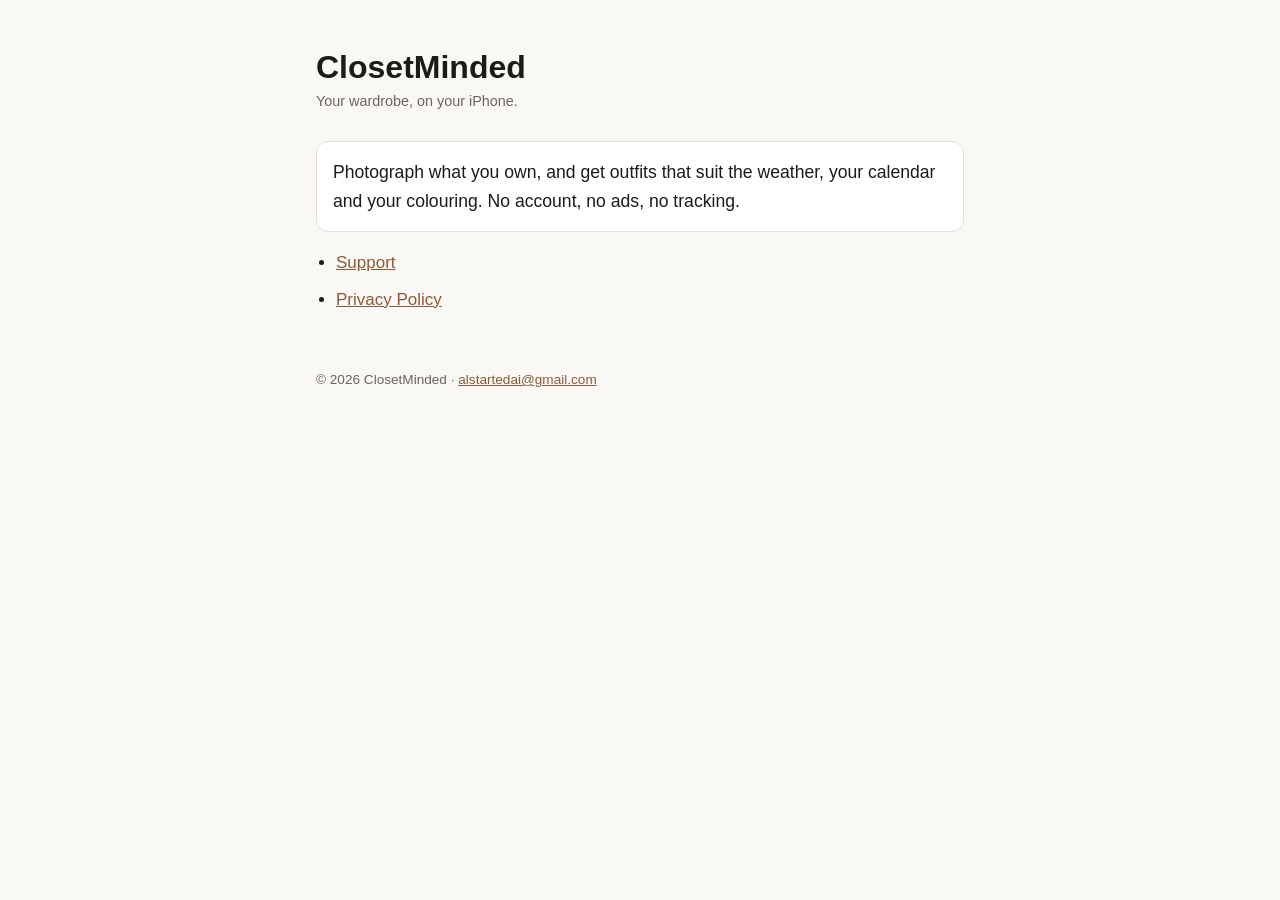
==== index.html @ dc3e7534 "Privacy policy and support pages for the App Store listing Co-Authored-By: Claude Opus 5.5 <noreply@" ====
<!doctype html>
<html lang="en">
<head>
<meta charset="utf-8">
<meta name="viewport" content="width=device-width, initial-scale=1">
<title>ClosetMinded</title>
<link rel="stylesheet" href="style.css">
</head>
<body>
<main>
<h1>ClosetMinded</h1>
<p class="meta">Your wardrobe, on your iPhone.</p>
<p class="lead">Photograph what you own, and get outfits that suit the weather, your calendar and your colouring. No account, no ads, no tracking.</p>
<ul>
  <li><a href="support.html">Support</a></li>
  <li><a href="privacy.html">Privacy Policy</a></li>
</ul>
<footer>© 2026 ClosetMinded · <a href="mailto:alstartedai@gmail.com">alstartedai@gmail.com</a></footer>
</main>
</body>
</html>
---- style.css ----
:root {
  --bg: #faf8f5;
  --text: #1d1b19;
  --muted: #6b645c;
  --rule: #e4ded6;
  --accent: #8a5a3c;
  --card: #ffffff;
}
@media (prefers-color-scheme: dark) {
  :root {
    --bg: #161412;
    --text: #efebe6;
    --muted: #a39b91;
    --rule: #2f2b27;
    --accent: #d39a74;
    --card: #1f1c19;
  }
}
* { box-sizing: border-box; }
body {
  margin: 0;
  background: var(--bg);
  color: var(--text);
  font: 17px/1.6 -apple-system, BlinkMacSystemFont, "SF Pro Text", "Helvetica Neue", sans-serif;
}
main { max-width: 680px; margin: 0 auto; padding: 48px 16px 80px; }
h1 { font-size: 2rem; line-height: 1.2; margin: 0 0 4px; }
h2 { font-size: 1.15rem; margin: 40px 0 8px; padding-top: 16px; border-top: 1px solid var(--rule); }
p, li { margin: 0 0 10px; }
ul { padding-left: 20px; }
.meta { color: var(--muted); font-size: 0.9rem; margin-bottom: 28px; }
.lead { font-size: 1.1rem; padding: 16px; background: var(--card); border: 1px solid var(--rule); border-radius: 12px; }
table { width: 100%; border-collapse: collapse; font-size: 0.95rem; margin: 8px 0 12px; }
th, td { text-align: left; vertical-align: top; padding: 8px 8px 8px 0; border-bottom: 1px solid var(--rule); }
th { color: var(--muted); font-weight: 600; }
a { color: var(--accent); }
nav { font-size: 0.9rem; margin-bottom: 32px; }
nav a { margin-right: 16px; }
footer { color: var(--muted); font-size: 0.85rem; margin-top: 56px; }
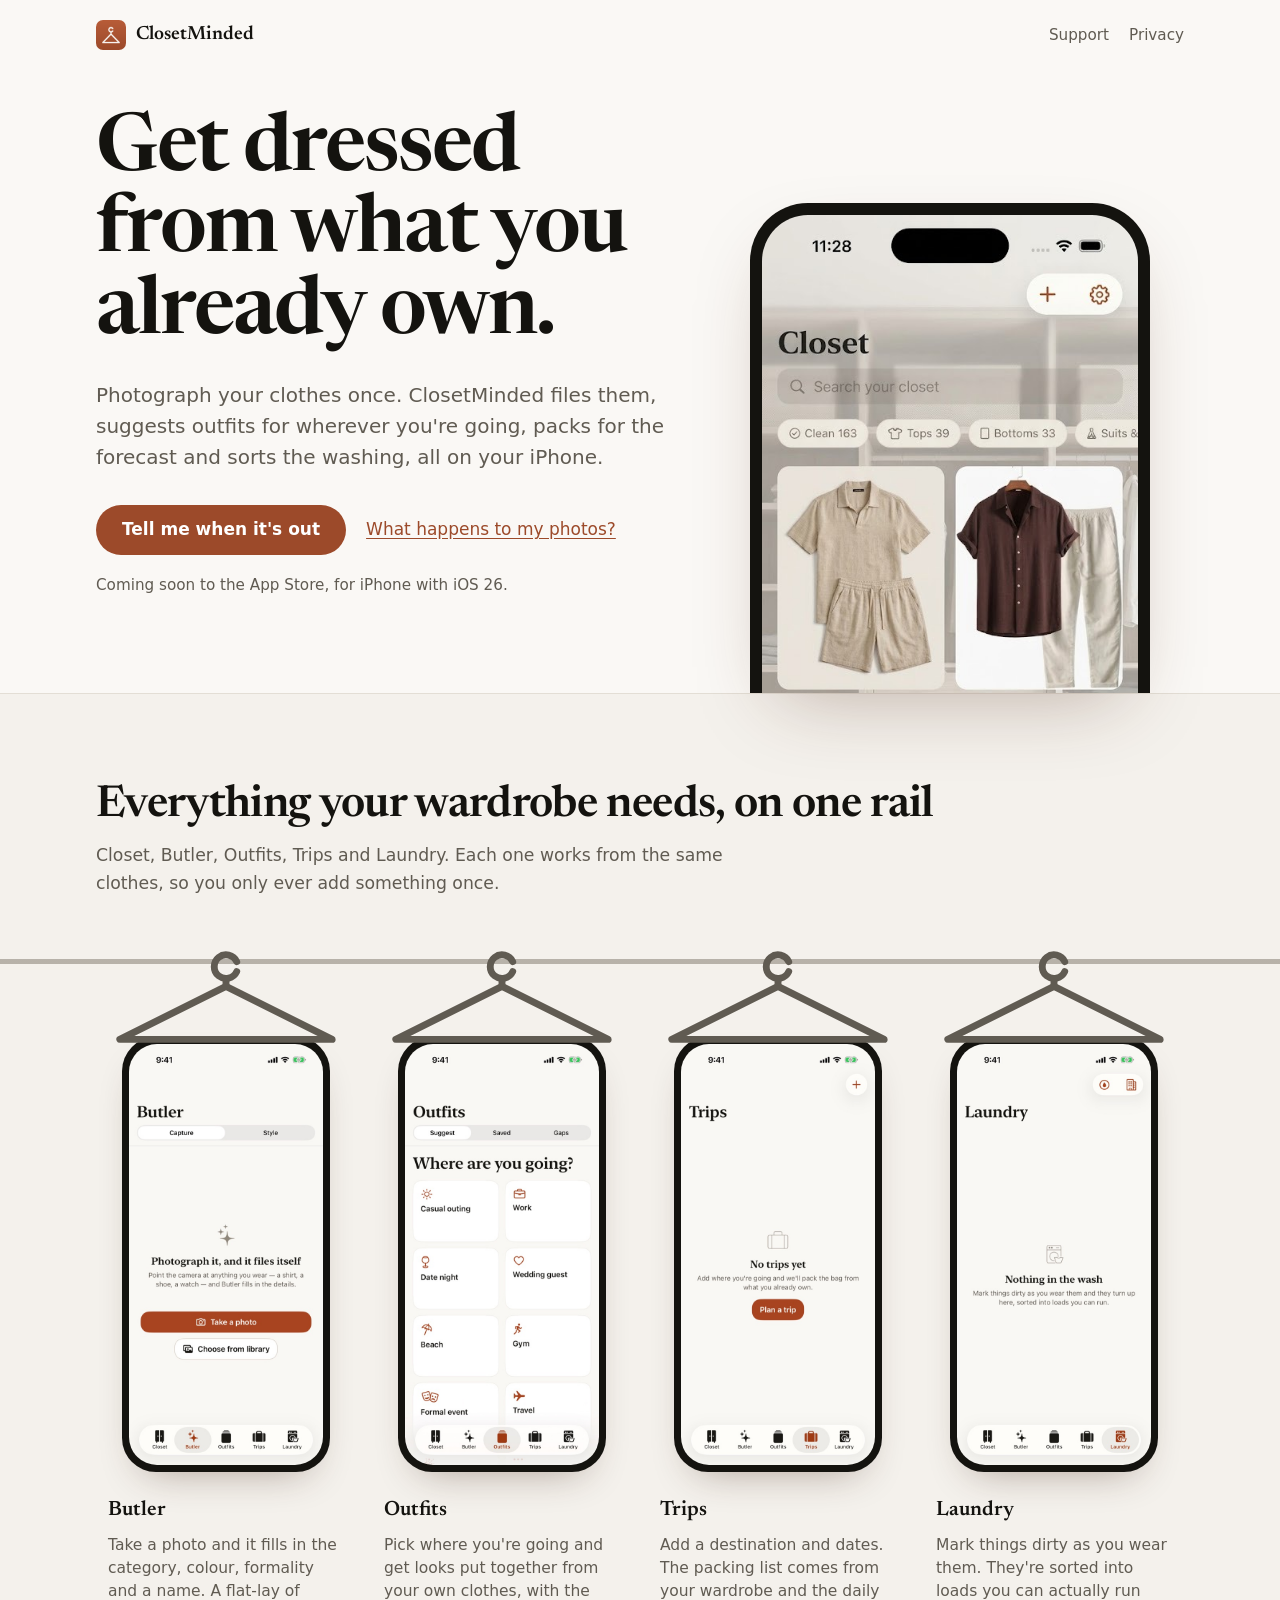
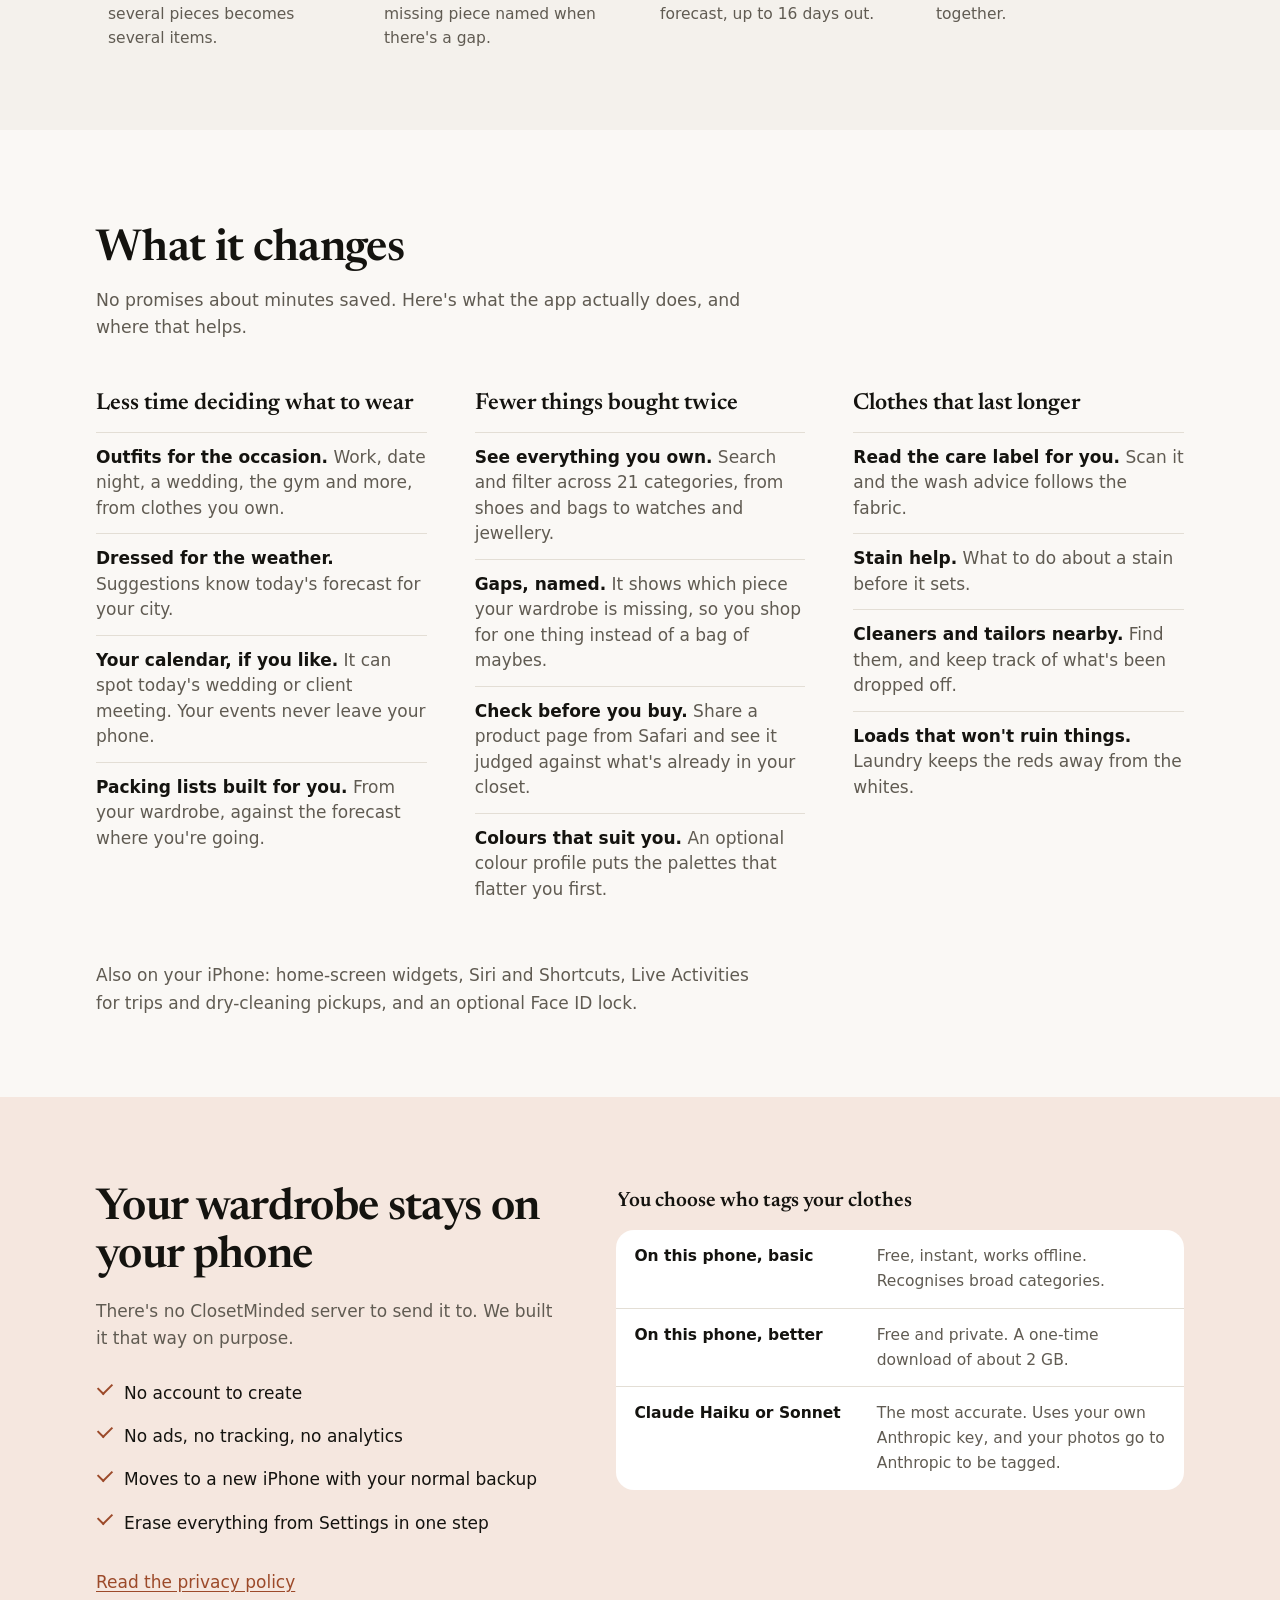
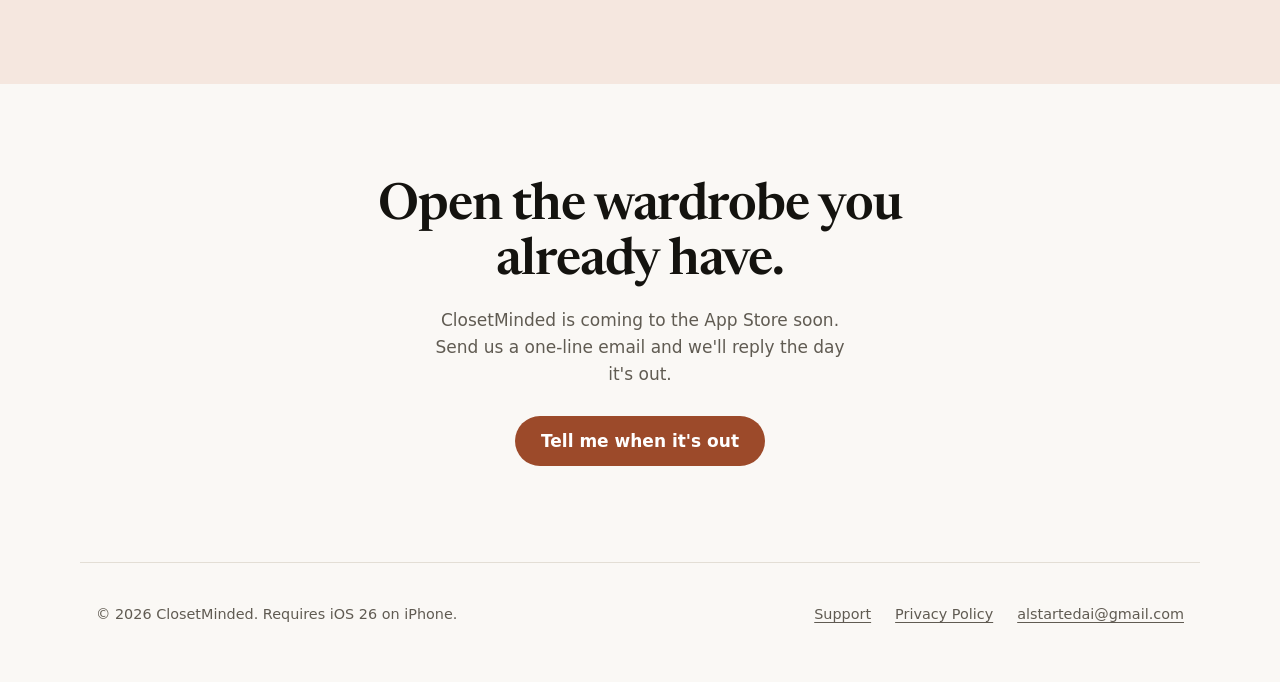
==== commit b906656e: "A homepage: the app's screens on its own hanger Co-Authored-By: Claude Opus 5.5 <noreply@anthropic.c" ====
--- a/index.html
+++ b/index.html
@@ -4,18 +4,167 @@
 <meta charset="utf-8">
 <meta name="viewport" content="width=device-width, initial-scale=1">
 <title>ClosetMinded</title>
+<meta name="description" content="Photograph your clothes once. ClosetMinded files them, suggests outfits from what you own, packs for the forecast and sorts the washing, all on your iPhone.">
+<meta name="theme-color" content="#faf8f5" media="(prefers-color-scheme: light)">
+<meta name="theme-color" content="#121110" media="(prefers-color-scheme: dark)">
+<meta property="og:title" content="ClosetMinded">
+<meta property="og:description" content="Get dressed from what you already own. A wardrobe app for iPhone that keeps everything on your phone.">
+<meta property="og:image" content="https://ajinkyalahade.github.io/ClosetMinded-iOS-Privacy/img/icon-180.png">
+<link rel="icon" type="image/png" sizes="32x32" href="img/icon-32.png">
+<link rel="apple-touch-icon" href="img/icon-180.png">
+<link rel="preconnect" href="https://fonts.googleapis.com">
+<link rel="preconnect" href="https://fonts.gstatic.com" crossorigin>
+<link rel="stylesheet" href="https://fonts.googleapis.com/css2?family=Newsreader:opsz,wght@6..72,600&display=swap">
 <link rel="stylesheet" href="style.css">
 </head>
 <body>
+
+<svg width="0" height="0" style="position:absolute" aria-hidden="true">
+  <!-- The hanger from the app icon: a C hook, a short stem, a triangle. -->
+  <symbol id="hanger" viewBox="0 0 240 100">
+    <g fill="none" stroke="currentColor" stroke-width="7" stroke-linecap="round" stroke-linejoin="round">
+      <path d="M130.9 16.9 A12 12 0 1 0 130.9 27.1"/>
+      <path d="M120 34 V42"/>
+      <path d="M120 42 L12 96 H228 Z"/>
+    </g>
+  </symbol>
+</svg>
+
+<header class="site-header">
+  <a class="wordmark" href="./"><img src="img/icon-180.png" alt="">ClosetMinded</a>
+  <nav aria-label="Site">
+    <a href="support.html">Support</a>
+    <a href="privacy.html">Privacy</a>
+  </nav>
+</header>
+
 <main>
-<h1>ClosetMinded</h1>
-<p class="meta">Your wardrobe, on your iPhone.</p>
-<p class="lead">Photograph what you own, and get outfits that suit the weather, your calendar and your colouring. No account, no ads, no tracking.</p>
-<ul>
-  <li><a href="support.html">Support</a></li>
-  <li><a href="privacy.html">Privacy Policy</a></li>
-</ul>
-<footer>© 2026 ClosetMinded · <a href="mailto:alstartedai@gmail.com">alstartedai@gmail.com</a></footer>
+
+  <section class="hero">
+    <div class="hero-copy">
+      <h1>Get dressed from what you already own.</h1>
+      <p class="hero-sub">Photograph your clothes once. ClosetMinded files them, suggests outfits for wherever you're going, packs for the forecast and sorts the washing, all on your iPhone.</p>
+      <div class="hero-actions">
+        <a class="button" href="mailto:alstartedai@gmail.com?subject=Tell%20me%20when%20ClosetMinded%20is%20out">Tell me when it's out</a>
+        <a href="#privacy">What happens to my photos?</a>
+      </div>
+      <p class="availability">Coming soon to the App Store, for iPhone with iOS 26.</p>
+    </div>
+    <div class="hero-phone">
+      <img src="img/closet.jpg" width="471" height="598" alt="The Closet tab: a search bar, filters for clean items, tops and bottoms, and a grid of clothing photos.">
+    </div>
+  </section>
+
+  <section class="rail-section" aria-labelledby="rail-title">
+    <div class="section-head">
+      <h2 id="rail-title">Everything your wardrobe needs, on one rail</h2>
+      <p>Closet, Butler, Outfits, Trips and Laundry. Each one works from the same clothes, so you only ever add something once.</p>
+    </div>
+    <ul class="rail">
+      <li class="rail-item">
+        <svg class="hanger" viewBox="0 0 240 100" aria-hidden="true"><use href="#hanger"/></svg>
+        <div class="rail-phone"><img src="img/butler.jpg" width="540" height="1174" loading="lazy" alt="Butler: Photograph it, and it files itself. Buttons to take a photo or choose from your library."></div>
+        <h3>Butler</h3>
+        <p>Take a photo and it fills in the category, colour, formality and a name. A flat-lay of several pieces becomes several items.</p>
+      </li>
+      <li class="rail-item">
+        <svg class="hanger" viewBox="0 0 240 100" aria-hidden="true"><use href="#hanger"/></svg>
+        <div class="rail-phone"><img src="img/outfits.jpg" width="540" height="1174" loading="lazy" alt="Outfits: Where are you going? Occasions including casual outing, work, date night, wedding guest, beach and gym."></div>
+        <h3>Outfits</h3>
+        <p>Pick where you're going and get looks put together from your own clothes, with the missing piece named when there's a gap.</p>
+      </li>
+      <li class="rail-item">
+        <svg class="hanger" viewBox="0 0 240 100" aria-hidden="true"><use href="#hanger"/></svg>
+        <div class="rail-phone"><img src="img/trips.jpg" width="540" height="1174" loading="lazy" alt="Trips: No trips yet. Add where you're going and we'll pack the bag from what you already own."></div>
+        <h3>Trips</h3>
+        <p>Add a destination and dates. The packing list comes from your wardrobe and the daily forecast, up to 16 days out.</p>
+      </li>
+      <li class="rail-item">
+        <svg class="hanger" viewBox="0 0 240 100" aria-hidden="true"><use href="#hanger"/></svg>
+        <div class="rail-phone"><img src="img/laundry.jpg" width="540" height="1174" loading="lazy" alt="Laundry: Nothing in the wash. Mark things dirty as you wear them and they turn up here, sorted into loads you can run."></div>
+        <h3>Laundry</h3>
+        <p>Mark things dirty as you wear them. They're sorted into loads you can actually run together.</p>
+      </li>
+    </ul>
+  </section>
+
+  <section class="benefits" aria-labelledby="benefits-title">
+    <div class="section-head" style="padding:0">
+      <h2 id="benefits-title">What it changes</h2>
+      <p>No promises about minutes saved. Here's what the app actually does, and where that helps.</p>
+    </div>
+    <div class="benefit-grid">
+      <div class="benefit">
+        <h3>Less time deciding what to wear</h3>
+        <ul>
+          <li><strong>Outfits for the occasion.</strong> Work, date night, a wedding, the gym and more, from clothes you own.</li>
+          <li><strong>Dressed for the weather.</strong> Suggestions know today's forecast for your city.</li>
+          <li><strong>Your calendar, if you like.</strong> It can spot today's wedding or client meeting. Your events never leave your phone.</li>
+          <li><strong>Packing lists built for you.</strong> From your wardrobe, against the forecast where you're going.</li>
+        </ul>
+      </div>
+      <div class="benefit">
+        <h3>Fewer things bought twice</h3>
+        <ul>
+          <li><strong>See everything you own.</strong> Search and filter across 21 categories, from shoes and bags to watches and jewellery.</li>
+          <li><strong>Gaps, named.</strong> It shows which piece your wardrobe is missing, so you shop for one thing instead of a bag of maybes.</li>
+          <li><strong>Check before you buy.</strong> Share a product page from Safari and see it judged against what's already in your closet.</li>
+          <li><strong>Colours that suit you.</strong> An optional colour profile puts the palettes that flatter you first.</li>
+        </ul>
+      </div>
+      <div class="benefit">
+        <h3>Clothes that last longer</h3>
+        <ul>
+          <li><strong>Read the care label for you.</strong> Scan it and the wash advice follows the fabric.</li>
+          <li><strong>Stain help.</strong> What to do about a stain before it sets.</li>
+          <li><strong>Cleaners and tailors nearby.</strong> Find them, and keep track of what's been dropped off.</li>
+          <li><strong>Loads that won't ruin things.</strong> Laundry keeps the reds away from the whites.</li>
+        </ul>
+      </div>
+    </div>
+    <p class="also">Also on your iPhone: home-screen widgets, Siri and Shortcuts, Live Activities for trips and dry-cleaning pickups, and an optional Face ID lock.</p>
+  </section>
+
+  <section class="privacy-band" id="privacy" aria-labelledby="privacy-title">
+    <div class="privacy-inner">
+      <div>
+        <h2 id="privacy-title">Your wardrobe stays on your phone</h2>
+        <p>There's no ClosetMinded server to send it to. We built it that way on purpose.</p>
+        <ul class="facts">
+          <li>No account to create</li>
+          <li>No ads, no tracking, no analytics</li>
+          <li>Moves to a new iPhone with your normal backup</li>
+          <li>Erase everything from Settings in one step</li>
+        </ul>
+        <a href="privacy.html">Read the privacy policy</a>
+      </div>
+      <div class="table-scroll">
+        <table class="taggers">
+          <caption>You choose who tags your clothes</caption>
+          <tr><th scope="row">On this phone, basic</th><td>Free, instant, works offline. Recognises broad categories.</td></tr>
+          <tr><th scope="row">On this phone, better</th><td>Free and private. A one-time download of about 2 GB.</td></tr>
+          <tr><th scope="row">Claude Haiku or Sonnet</th><td>The most accurate. Uses your own Anthropic key, and your photos go to Anthropic to be tagged.</td></tr>
+        </table>
+      </div>
+    </div>
+  </section>
+
+  <section class="closing">
+    <h2>Open the wardrobe you already have.</h2>
+    <p>ClosetMinded is coming to the App Store soon. Send us a one-line email and we'll reply the day it's out.</p>
+    <a class="button" href="mailto:alstartedai@gmail.com?subject=Tell%20me%20when%20ClosetMinded%20is%20out">Tell me when it's out</a>
+  </section>
+
 </main>
+
+<footer class="site-footer">
+  <span>© 2026 ClosetMinded. Requires iOS 26 on iPhone.</span>
+  <ul>
+    <li><a href="support.html">Support</a></li>
+    <li><a href="privacy.html">Privacy Policy</a></li>
+    <li><a href="mailto:alstartedai@gmail.com">alstartedai@gmail.com</a></li>
+  </ul>
+</footer>
+
 </body>
 </html>
--- a/style.css
+++ b/style.css
@@ -1,39 +1,300 @@
+/* ClosetMinded site. Tokens mirror CMDesignSystem/Tokens/CMColor.swift. */
+
 :root {
   --bg: #faf8f5;
-  --text: #1d1b19;
-  --muted: #6b645c;
-  --rule: #e4ded6;
-  --accent: #8a5a3c;
-  --card: #ffffff;
-}
+  --surface: #ffffff;
+  --sunken: #f2efea;
+  --canvas: #f4f1ec;
+  --ink: #14130f;
+  --ink-2: #605b52;
+  --ink-3: #8f887d;
+  --rule: #e3ded5;
+  --border: #d5cec3;
+  --accent: #9c4a2a;
+  --accent-subtle: #f5e7df;
+  --on-accent: #ffffff;
+  --bezel: #14130f;
+
+  --serif: ui-serif, "New York", "Newsreader", Georgia, serif;
+  --sans: -apple-system, BlinkMacSystemFont, "SF Pro Text", system-ui, "Segoe UI", Roboto, sans-serif;
+
+  --gutter: 16px;
+  --measure: 62ch;
+}
+
 @media (prefers-color-scheme: dark) {
-  :root {
-    --bg: #161412;
-    --text: #efebe6;
-    --muted: #a39b91;
-    --rule: #2f2b27;
-    --accent: #d39a74;
-    --card: #1f1c19;
+  :root:not([data-theme="light"]) {
+    --bg: #121110;
+    --surface: #1c1a19;
+    --sunken: #0c0b0b;
+    --canvas: #201e1d;
+    --ink: #f7f5f1;
+    --ink-2: #aca69c;
+    --ink-3: #77716a;
+    --rule: #322e2c;
+    --border: #413c39;
+    --accent: #e0855c;
+    --accent-subtle: #3a241a;
+    --on-accent: #1f0f08;
+    --bezel: #000000;
   }
 }
+
 * { box-sizing: border-box; }
+html { -webkit-text-size-adjust: 100%; }
 body {
   margin: 0;
   background: var(--bg);
-  color: var(--text);
-  font: 17px/1.6 -apple-system, BlinkMacSystemFont, "SF Pro Text", "Helvetica Neue", sans-serif;
-}
-main { max-width: 680px; margin: 0 auto; padding: 48px 16px 80px; }
-h1 { font-size: 2rem; line-height: 1.2; margin: 0 0 4px; }
-h2 { font-size: 1.15rem; margin: 40px 0 8px; padding-top: 16px; border-top: 1px solid var(--rule); }
-p, li { margin: 0 0 10px; }
-ul { padding-left: 20px; }
-.meta { color: var(--muted); font-size: 0.9rem; margin-bottom: 28px; }
-.lead { font-size: 1.1rem; padding: 16px; background: var(--card); border: 1px solid var(--rule); border-radius: 12px; }
-table { width: 100%; border-collapse: collapse; font-size: 0.95rem; margin: 8px 0 12px; }
-th, td { text-align: left; vertical-align: top; padding: 8px 8px 8px 0; border-bottom: 1px solid var(--rule); }
-th { color: var(--muted); font-weight: 600; }
-a { color: var(--accent); }
-nav { font-size: 0.9rem; margin-bottom: 32px; }
-nav a { margin-right: 16px; }
-footer { color: var(--muted); font-size: 0.85rem; margin-top: 56px; }
+  color: var(--ink);
+  font: 17px/1.6 var(--sans);
+  -webkit-font-smoothing: antialiased;
+}
+img { display: block; max-width: 100%; height: auto; }
+a { color: var(--accent); text-underline-offset: 0.18em; }
+a:focus-visible, button:focus-visible {
+  outline: 2px solid var(--accent);
+  outline-offset: 3px;
+  border-radius: 4px;
+}
+h1, h2, h3 { font-family: var(--serif); font-weight: 600; color: var(--ink); }
+
+/* ---------- Site header and footer, shared by every page ---------- */
+
+.site-header {
+  max-width: 1120px;
+  margin: 0 auto;
+  padding: 20px var(--gutter);
+  display: flex;
+  align-items: center;
+  justify-content: space-between;
+  gap: 16px;
+}
+.wordmark {
+  display: inline-flex;
+  align-items: center;
+  gap: 10px;
+  font-family: var(--serif);
+  font-weight: 600;
+  font-size: 1.2rem;
+  color: var(--ink);
+  text-decoration: none;
+}
+.wordmark img { width: 30px; height: 30px; border-radius: 7px; }
+.site-header nav { display: flex; gap: 20px; font-size: 0.95rem; }
+.site-header nav a { color: var(--ink-2); text-decoration: none; }
+.site-header nav a:hover { color: var(--ink); }
+
+.site-footer {
+  max-width: 1120px;
+  margin: 0 auto;
+  padding: 40px var(--gutter) 56px;
+  border-top: 1px solid var(--rule);
+  display: flex;
+  flex-wrap: wrap;
+  justify-content: space-between;
+  gap: 12px 32px;
+  color: var(--ink-2);
+  font-size: 0.9rem;
+}
+.site-footer ul { list-style: none; margin: 0; padding: 0; display: flex; flex-wrap: wrap; gap: 8px 24px; }
+.site-footer a { color: var(--ink-2); }
+
+/* ---------- Document pages: privacy, support ---------- */
+
+.doc { max-width: 680px; margin: 0 auto; padding: 24px var(--gutter) 64px; }
+.doc h1 { font-size: clamp(2rem, 5vw, 2.6rem); line-height: 1.15; margin: 0 0 4px; letter-spacing: -0.01em; }
+.doc h2 { font-size: 1.25rem; margin: 40px 0 8px; padding-top: 20px; border-top: 1px solid var(--rule); }
+.doc p, .doc li { margin: 0 0 10px; }
+.doc ul { padding-left: 20px; }
+.meta { color: var(--ink-2); font-size: 0.9rem; margin-bottom: 28px; }
+.lead { font-size: 1.08rem; padding: 18px 20px; background: var(--surface); border: 1px solid var(--rule); border-radius: 18px; }
+.doc table { width: 100%; border-collapse: collapse; font-size: 0.95rem; margin: 8px 0 12px; }
+.doc th, .doc td { text-align: left; vertical-align: top; padding: 9px 10px 9px 0; border-bottom: 1px solid var(--rule); }
+.doc th { color: var(--ink-2); font-weight: 600; }
+.table-scroll { overflow-x: auto; }
+
+/* ---------- Home ---------- */
+
+.hero {
+  max-width: 1120px;
+  margin: 0 auto;
+  padding: 40px var(--gutter) 0;
+  display: grid;
+  grid-template-columns: minmax(0, 1.1fr) minmax(0, 0.9fr);
+  gap: 48px;
+  align-items: end;
+}
+.hero-copy { padding-bottom: 96px; }
+.hero h1 {
+  font-size: clamp(2.7rem, 6.4vw, 5rem);
+  line-height: 1.02;
+  letter-spacing: -0.025em;
+  margin: 0 0 24px;
+  max-width: 12ch;
+}
+.hero-sub {
+  font-size: clamp(1.08rem, 1.6vw, 1.25rem);
+  line-height: 1.55;
+  color: var(--ink-2);
+  max-width: 34em;
+  margin: 0 0 32px;
+}
+.hero-actions { display: flex; flex-wrap: wrap; align-items: center; gap: 12px 20px; }
+.button {
+  display: inline-flex;
+  align-items: center;
+  min-height: 50px;
+  padding: 0 26px;
+  border-radius: 999px;
+  background: var(--accent);
+  color: var(--on-accent);
+  font-weight: 600;
+  text-decoration: none;
+}
+.button:hover { filter: brightness(1.06); }
+.availability { margin: 18px 0 0; color: var(--ink-2); font-size: 0.95rem; }
+
+.hero-phone {
+  justify-self: center;
+  width: min(100%, 400px);
+  background: var(--bezel);
+  padding: 12px 12px 0;
+  border-radius: 58px 58px 0 0;
+  box-shadow: 0 30px 80px -30px rgba(80, 40, 20, 0.35);
+}
+.hero-phone img { border-radius: 46px 46px 0 0; }
+
+.band { border-top: 1px solid var(--rule); }
+
+/* The rail: the app's screens on the hanger from its icon. */
+.rail-section { padding: 88px 0 72px; background: var(--canvas); border-top: 1px solid var(--rule); }
+.section-head { max-width: 1120px; margin: 0 auto; padding: 0 var(--gutter); }
+.section-head h2 { font-size: clamp(1.9rem, 3.6vw, 2.75rem); line-height: 1.1; letter-spacing: -0.015em; margin: 0 0 12px; }
+.section-head p { color: var(--ink-2); max-width: var(--measure); margin: 0; font-size: 1.08rem; }
+
+.rail {
+  --w: 236px;
+  --gap: 40px;
+  --bar: color-mix(in srgb, var(--ink-3) 60%, transparent);
+  position: relative;
+  list-style: none;
+  margin: 48px auto 0;
+  padding: 0 var(--gutter) 8px;
+  display: flex;
+  gap: var(--gap);
+  justify-content: center;
+  overflow-x: auto;
+  scroll-snap-type: x mandatory;
+  scrollbar-width: none;
+  /* The bar. A background rather than a child so the hangers can swing without
+     tilting it; `local` makes it run the full scrolled width on narrow screens. */
+  background: linear-gradient(var(--bar), var(--bar)) no-repeat;
+  background-size: 100% 5px;
+  background-position: 0 calc(var(--w) * 0.058);
+  background-attachment: local;
+}
+.rail::-webkit-scrollbar { display: none; }
+.rail-item {
+  position: relative;
+  flex: 0 0 var(--w);
+  scroll-snap-align: center;
+  transform-origin: 50% calc(var(--w) * 0.075);
+}
+.hanger { position: relative; display: block; width: 100%; height: auto; color: var(--ink-2); }
+.rail-phone {
+  width: 88%;
+  margin: -6px auto 0;
+  background: var(--bezel);
+  padding: 7px;
+  border-radius: 34px;
+  box-shadow: 0 18px 40px -22px rgba(60, 30, 15, 0.45);
+}
+.rail-phone img { border-radius: 28px; }
+.rail-item h3 { font-size: 1.3rem; margin: 22px 0 6px; }
+.rail-item p { margin: 0; color: var(--ink-2); font-size: 0.97rem; line-height: 1.5; }
+
+@media (prefers-reduced-motion: no-preference) {
+  .rail-item { animation: settle 1.9s cubic-bezier(.3, .7, .3, 1) both; }
+  .rail-item:nth-child(2) { animation-delay: .09s; }
+  .rail-item:nth-child(3) { animation-delay: .18s; }
+  .rail-item:nth-child(4) { animation-delay: .27s; }
+  @keyframes settle {
+    0%   { transform: rotate(4.5deg); }
+    30%  { transform: rotate(-2.6deg); }
+    55%  { transform: rotate(1.3deg); }
+    78%  { transform: rotate(-0.5deg); }
+    100% { transform: rotate(0); }
+  }
+}
+
+/* Benefits */
+.benefits { max-width: 1120px; margin: 0 auto; padding: 96px var(--gutter) 80px; }
+.benefit-grid {
+  display: grid;
+  grid-template-columns: repeat(3, minmax(0, 1fr));
+  gap: 48px;
+  margin-top: 48px;
+}
+.benefit h3 { font-size: 1.45rem; line-height: 1.2; margin: 0 0 14px; }
+.benefit ul { list-style: none; margin: 0; padding: 0; }
+.benefit li { padding: 12px 0; border-top: 1px solid var(--rule); color: var(--ink-2); line-height: 1.5; }
+.benefit li strong { color: var(--ink); font-weight: 600; }
+.also { margin: 48px 0 0; color: var(--ink-2); max-width: var(--measure); }
+
+/* Privacy */
+.privacy-band { background: var(--accent-subtle); }
+.privacy-inner {
+  max-width: 1120px;
+  margin: 0 auto;
+  padding: 88px var(--gutter);
+  display: grid;
+  grid-template-columns: minmax(0, 0.9fr) minmax(0, 1.1fr);
+  gap: 56px;
+}
+.privacy-inner h2 { font-size: clamp(1.9rem, 3.6vw, 2.75rem); line-height: 1.1; letter-spacing: -0.015em; margin: 0 0 16px; }
+.privacy-inner > div > p { color: var(--ink-2); margin: 0 0 20px; }
+.facts { list-style: none; margin: 0 0 24px; padding: 0; }
+.facts li { padding: 8px 0 8px 28px; position: relative; }
+.facts li::before {
+  content: "";
+  position: absolute;
+  left: 2px;
+  top: 0.95em;
+  width: 12px;
+  height: 7px;
+  border-left: 2px solid var(--accent);
+  border-bottom: 2px solid var(--accent);
+  transform: translateY(-60%) rotate(-45deg);
+}
+.taggers { width: 100%; border-collapse: collapse; background: var(--surface); border-radius: 18px; overflow: hidden; font-size: 0.97rem; }
+.taggers caption { text-align: left; font-family: var(--serif); font-weight: 600; font-size: 1.3rem; padding: 0 0 12px; color: var(--ink); }
+.taggers th, .taggers td { text-align: left; vertical-align: top; padding: 14px 18px; border-bottom: 1px solid var(--rule); }
+.taggers tr:last-child th, .taggers tr:last-child td { border-bottom: 0; }
+.taggers th { font-weight: 600; white-space: nowrap; }
+.taggers td { color: var(--ink-2); }
+
+/* Closing */
+.closing { max-width: 1120px; margin: 0 auto; padding: 96px var(--gutter); text-align: center; }
+.closing h2 { font-size: clamp(2rem, 4.4vw, 3.2rem); line-height: 1.08; letter-spacing: -0.02em; margin: 0 auto 16px; max-width: 18ch; }
+.closing p { color: var(--ink-2); margin: 0 auto 28px; max-width: 40ch; }
+
+/* ---------- Narrow screens ---------- */
+
+@media (max-width: 1040px) {
+  .rail { justify-content: flex-start; }
+}
+@media (max-width: 860px) {
+  .hero { grid-template-columns: 1fr; gap: 40px; padding-top: 24px; }
+  .hero-copy { padding-bottom: 0; }
+  .hero-phone { width: min(86%, 360px); }
+  .benefit-grid { grid-template-columns: 1fr; gap: 40px; }
+  .privacy-inner { grid-template-columns: 1fr; gap: 40px; padding: 64px var(--gutter); }
+  .rail { --w: 210px; --gap: 28px; }
+}
+@media (max-width: 480px) {
+  .site-header nav { gap: 14px; }
+  .taggers tr { display: block; padding: 14px 16px; border-bottom: 1px solid var(--rule); }
+  .taggers tr:last-child { border-bottom: 0; }
+  .taggers th, .taggers td { display: block; padding: 0; border: 0; white-space: normal; }
+  .taggers th { margin-bottom: 4px; }
+}
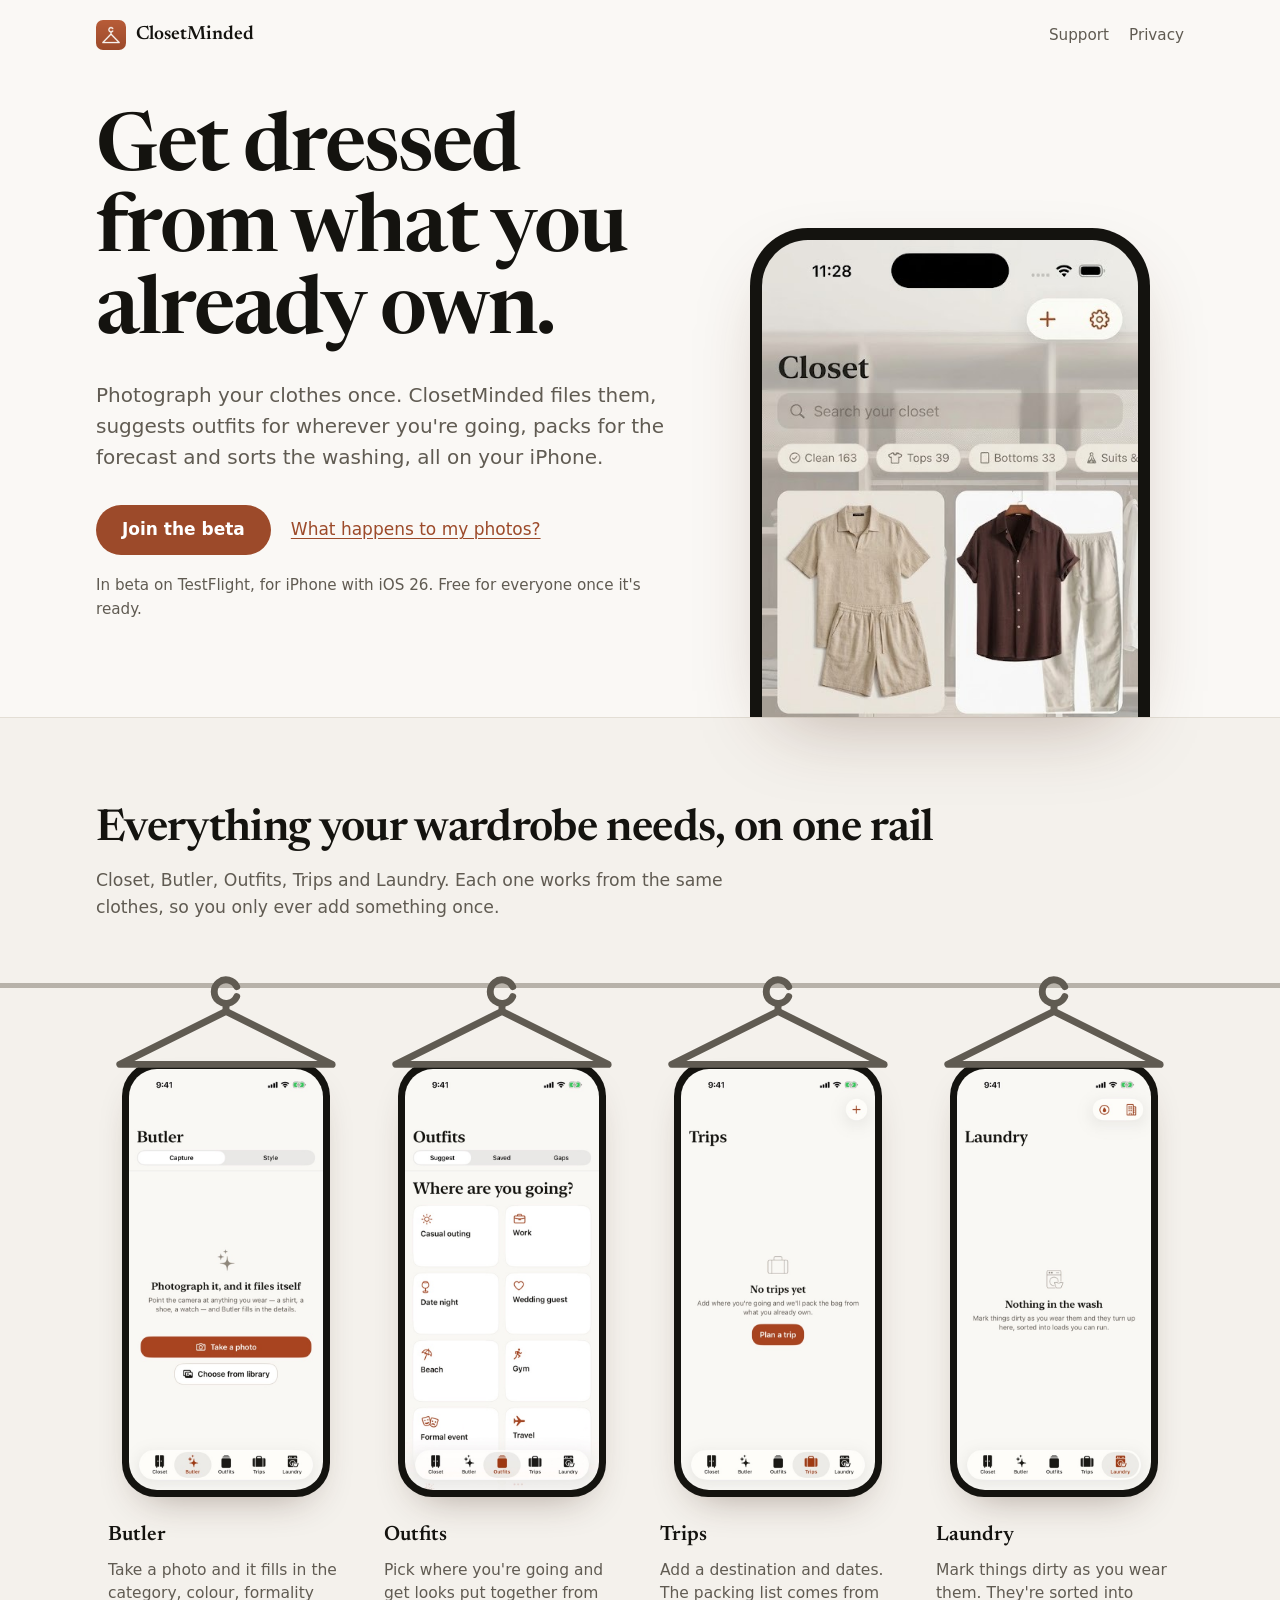
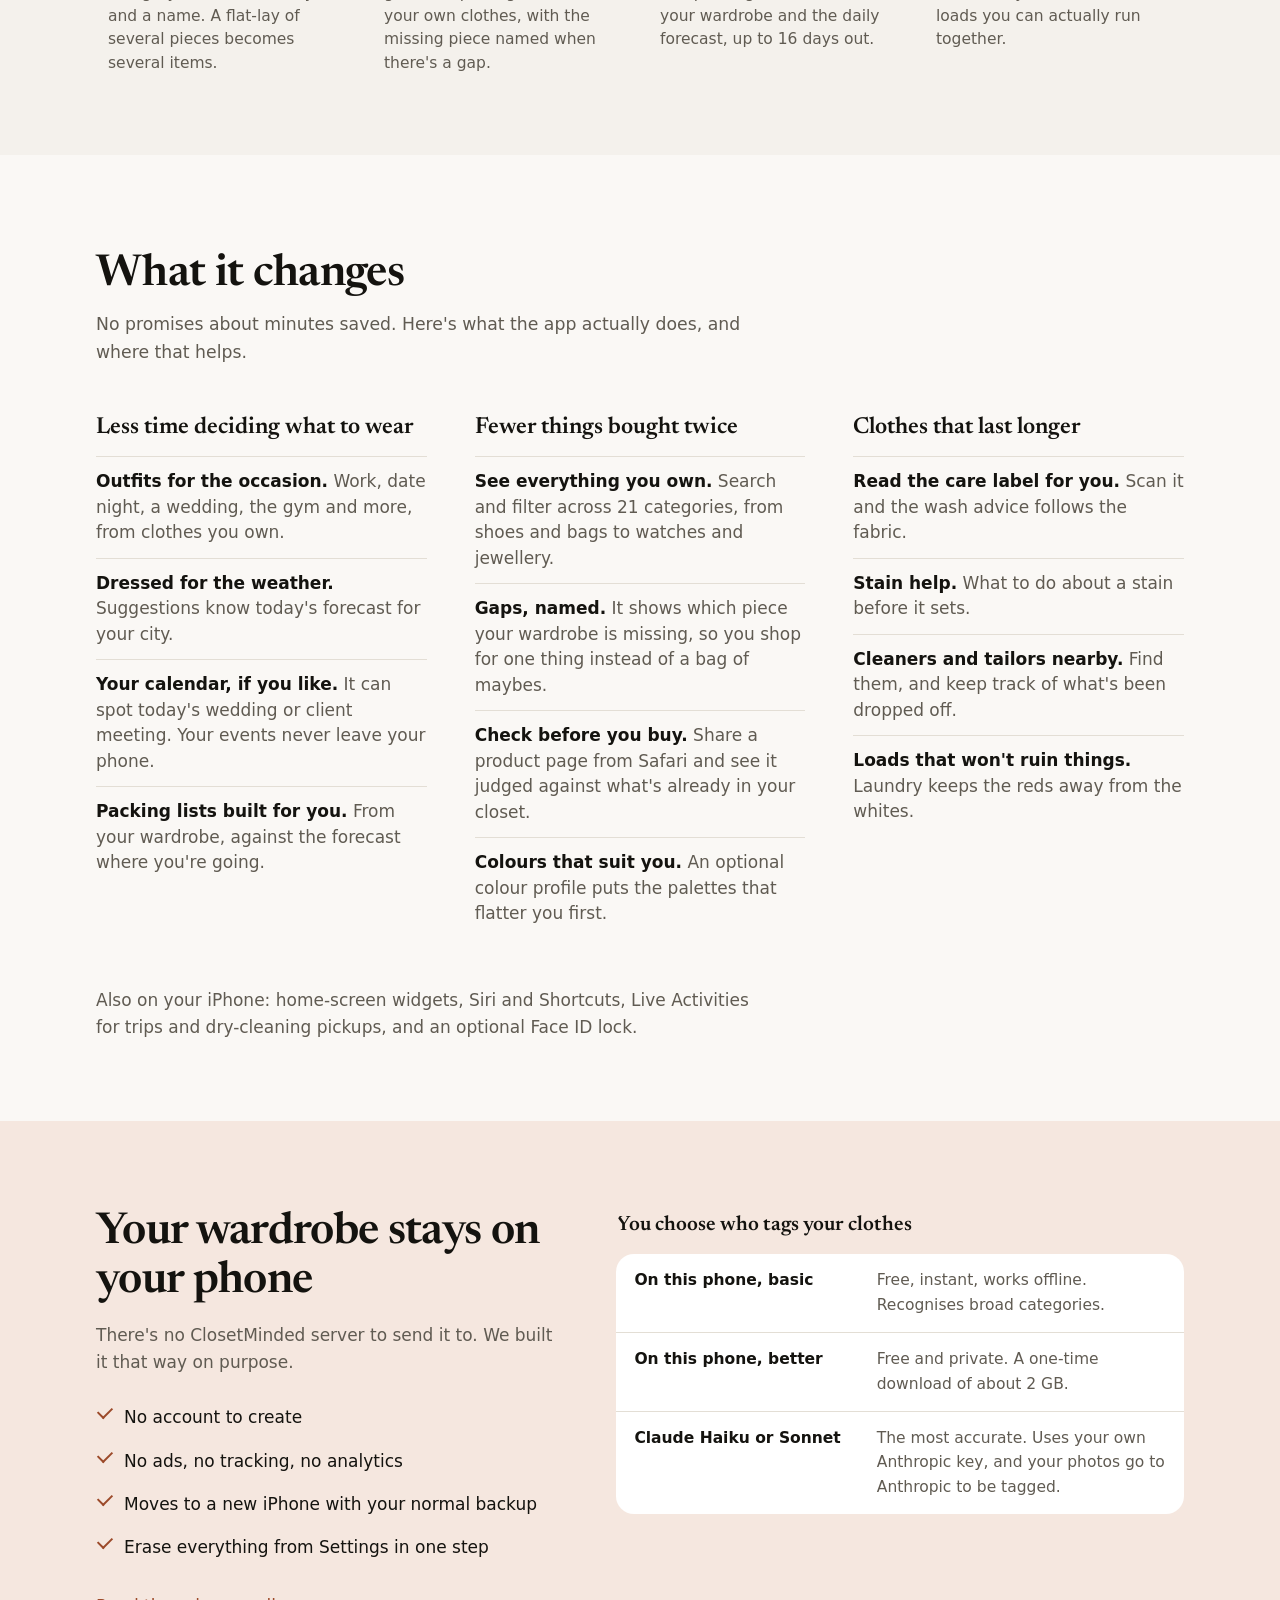
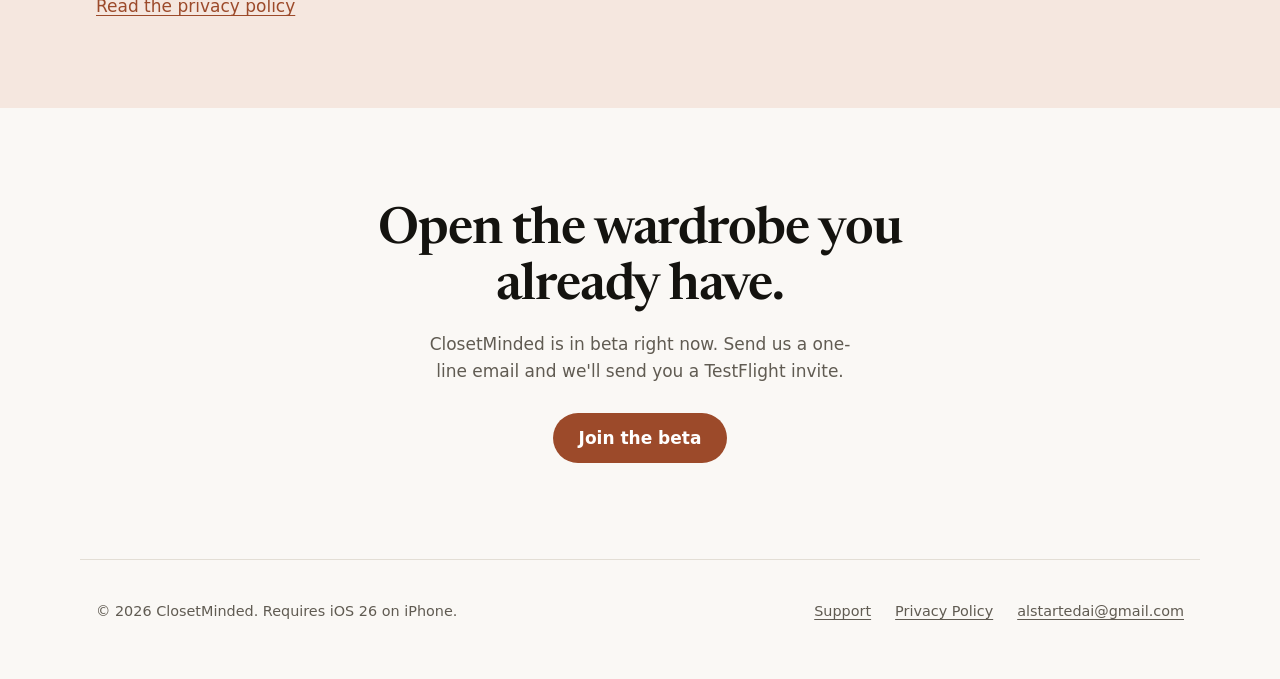
==== commit a8b89f59: "Homepage: in beta on TestFlight, free for everyone later Co-Authored-By: Claude Opus 5.5 <noreply@an" ====
--- a/index.html
+++ b/index.html
@@ -45,10 +45,10 @@
       <h1>Get dressed from what you already own.</h1>
       <p class="hero-sub">Photograph your clothes once. ClosetMinded files them, suggests outfits for wherever you're going, packs for the forecast and sorts the washing, all on your iPhone.</p>
       <div class="hero-actions">
-        <a class="button" href="mailto:alstartedai@gmail.com?subject=Tell%20me%20when%20ClosetMinded%20is%20out">Tell me when it's out</a>
+        <a class="button" href="mailto:alstartedai@gmail.com?subject=I%27d%20like%20to%20test%20ClosetMinded">Join the beta</a>
         <a href="#privacy">What happens to my photos?</a>
       </div>
-      <p class="availability">Coming soon to the App Store, for iPhone with iOS 26.</p>
+      <p class="availability">In beta on TestFlight, for iPhone with iOS 26. Free for everyone once it's ready.</p>
     </div>
     <div class="hero-phone">
       <img src="img/closet.jpg" width="471" height="598" alt="The Closet tab: a search bar, filters for clean items, tops and bottoms, and a grid of clothing photos.">
@@ -151,8 +151,8 @@
 
   <section class="closing">
     <h2>Open the wardrobe you already have.</h2>
-    <p>ClosetMinded is coming to the App Store soon. Send us a one-line email and we'll reply the day it's out.</p>
-    <a class="button" href="mailto:alstartedai@gmail.com?subject=Tell%20me%20when%20ClosetMinded%20is%20out">Tell me when it's out</a>
+    <p>ClosetMinded is in beta right now. Send us a one-line email and we'll send you a TestFlight invite.</p>
+    <a class="button" href="mailto:alstartedai@gmail.com?subject=I%27d%20like%20to%20test%20ClosetMinded">Join the beta</a>
   </section>
 
 </main>
